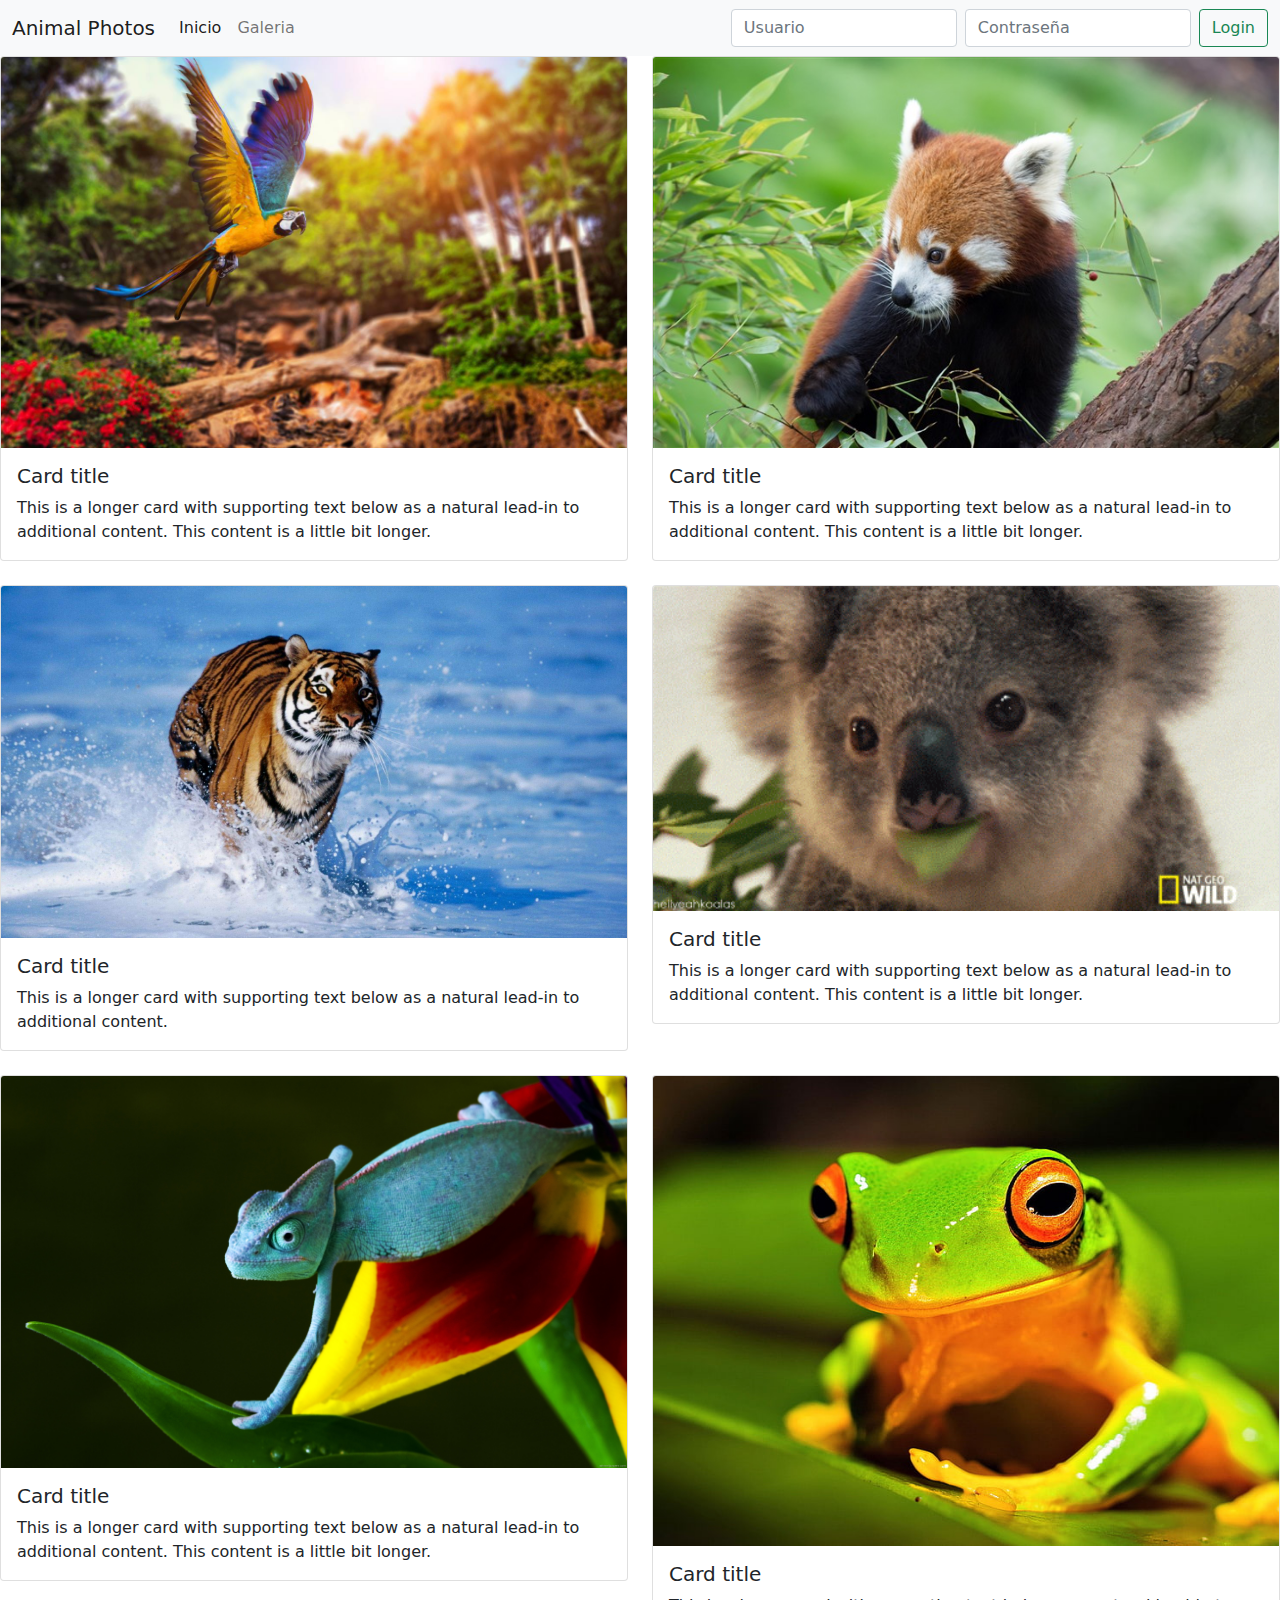
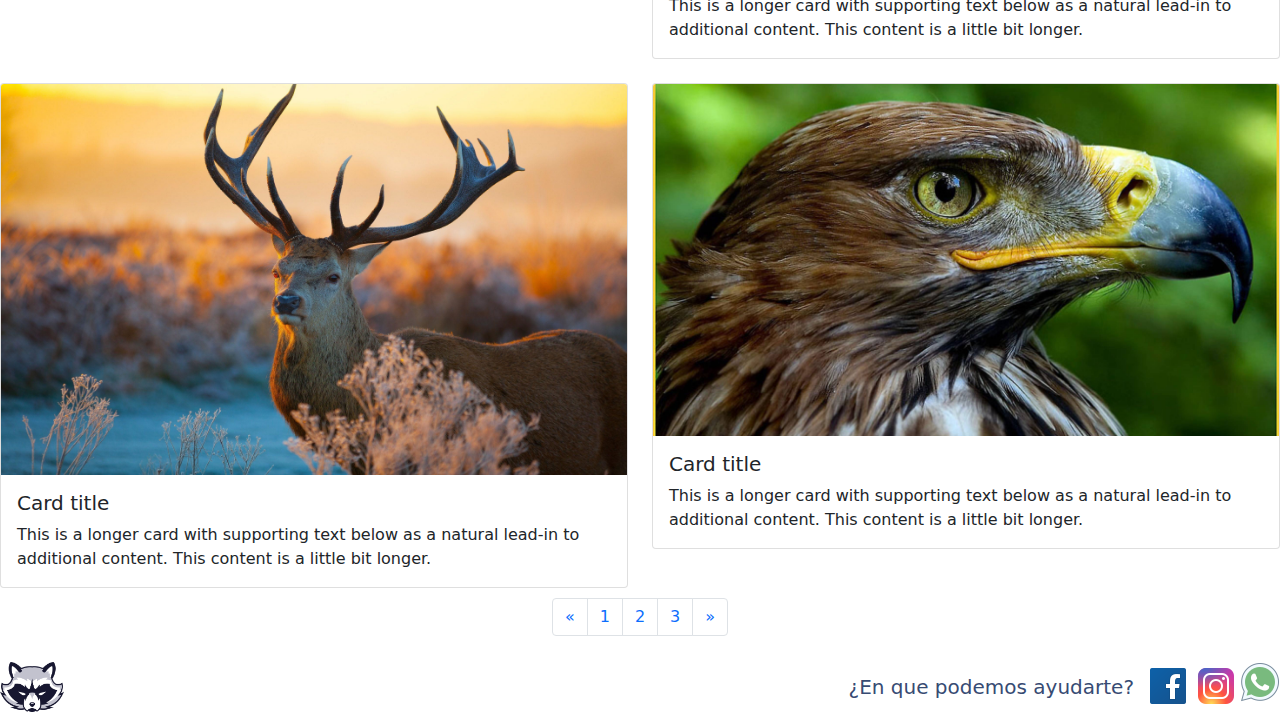
==== paginas/galeria.html @ 8c5b6ce4 "Primer Commit" ====
<!DOCTYPE html>
<html>
    <head>
        <title>AnimalPhotos</title>
        <link rel="stylesheet" href="../css/bootstrap.css">
        <link rel="shortcut icon" href="../multimedia/favicon.png" type="image/x-icon">
        <meta name="viewport" content="width=device-width, initial-scale=1.0">
        <meta charset="UTF-8">
    </head>
    <body>
      <script src="./js/bootstrap.js"></script>
      <header>
        <nav class="navbar navbar-expand-lg navbar-light bg-light">
          <div class="container-fluid">
            <a class="navbar-brand" href="#">Animal Photos</a>
            <button class="navbar-toggler" type="button" data-bs-toggle="collapse" data-bs-target="#navbarSupportedContent" aria-controls="navbarSupportedContent" aria-expanded="false" aria-label="Toggle navigation">
              <span class="navbar-toggler-icon"></span>
            </button>
            <div class="collapse navbar-collapse" id="navbarSupportedContent">
              <ul class="navbar-nav me-auto mb-2 mb-lg-0">
                <li class="nav-item">
                  <a class="nav-link active" aria-current="page" href="../index.html">Inicio</a>
                </li>
                <li class="nav-item">
                  <a class="nav-link" href="../paginas/galeria.html">Galeria</a>
                </li>
              </ul>
              <form class="d-flex">
                <input class="form-control me-2" type="user" placeholder="Usuario" aria-label="Search">
                <input class="form-control me-2" type="password" placeholder="Contraseña" aria-label="Search">
                <button class="btn btn-outline-success" type="submit">Login</button>
              </form>
            </div>
          </div>
        </nav>
      </header>

      <main>
        <div class="row row-cols-1 row-cols-md-2 g-4">
            <div class="col">
              <div class="card">
                <img src="../multimedia/imagen1.jpg" class="card-img-top" alt="...">
                <div class="card-body">
                  <h5 class="card-title">Card title</h5>
                  <p class="card-text">This is a longer card with supporting text below as a natural lead-in to additional content. This content is a little bit longer.</p>
                </div>
              </div>
            </div>
            <div class="col">
              <div class="card">
                <img src="../multimedia/imagen2.jpg"" class="card-img-top" alt="...">
                <div class="card-body">
                  <h5 class="card-title">Card title</h5>
                  <p class="card-text">This is a longer card with supporting text below as a natural lead-in to additional content. This content is a little bit longer.</p>
                </div>
              </div>
            </div>
            <div class="col">
              <div class="card">
                <img src="../multimedia/imagen3.jpg" class="card-img-top" alt="...">
                <div class="card-body">
                  <h5 class="card-title">Card title</h5>
                  <p class="card-text">This is a longer card with supporting text below as a natural lead-in to additional content.</p>
                </div>
              </div>
            </div>
            <div class="col">
              <div class="card">
                <img src="../multimedia/imagen5.gif" class="card-img-top" alt="...">
                <div class="card-body">
                  <h5 class="card-title">Card title</h5>
                  <p class="card-text">This is a longer card with supporting text below as a natural lead-in to additional content. This content is a little bit longer.</p>
                </div>
              </div>
            </div>
            <div class="col">
                <div class="card">
                  <img src="../multimedia/imagen10.jpg" class="card-img-top" alt="...">
                  <div class="card-body">
                    <h5 class="card-title">Card title</h5>
                    <p class="card-text">This is a longer card with supporting text below as a natural lead-in to additional content. This content is a little bit longer.</p>
                  </div>
                </div>
            </div>
            <div class="col">
                <div class="card">
                  <img src="../multimedia/imagen11.jpg" class="card-img-top" alt="...">
                  <div class="card-body">
                    <h5 class="card-title">Card title</h5>
                    <p class="card-text">This is a longer card with supporting text below as a natural lead-in to additional content. This content is a little bit longer.</p>
                  </div>
                </div>
            </div>
            <div class="col">
                <div class="card">
                  <img src="../multimedia/imagen12.jpg" class="card-img-top" alt="...">
                  <div class="card-body">
                    <h5 class="card-title">Card title</h5>
                    <p class="card-text">This is a longer card with supporting text below as a natural lead-in to additional content. This content is a little bit longer.</p>
                  </div>
                </div>
            </div>
            <div class="col">
                <div class="card">
                  <img src="../multimedia/imagen14.jpg" class="card-img-top" alt="...">
                  <div class="card-body">
                    <h5 class="card-title">Card title</h5>
                    <p class="card-text">This is a longer card with supporting text below as a natural lead-in to additional content. This content is a little bit longer.</p>
                  </div>
                </div>
            </div>
          </div>
      </main>

      <aside class="barranav">
        <nav aria-label="Page navigation example">
          <ul class="pagination">
            <li class="page-item">
              <a class="page-link" href="#" aria-label="Previous">
                <span aria-hidden="true">&laquo;</span>
              </a>
            </li>
            <li class="page-item"><a class="page-link" href="#">1</a></li>
            <li class="page-item"><a class="page-link" href="#">2</a></li>
            <li class="page-item"><a class="page-link" href="#">3</a></li>
            <li class="page-item">
              <a class="page-link" href="#" aria-label="Next">
                <span aria-hidden="true">&raquo;</span>
              </a>
            </li>
          </ul>
        </nav>
      </aside>

      <footer>
        <img src="../multimedia/favicon.png" alt="mapache-icono" width="100%" class="icono">
        <section class="redes">
            <p>¿En que podemos ayudarte?</p>
            <a href=""><img src="../multimedia/facebook.png" alt="facebook" width="100%"></a>
            <a href=""><img src="../multimedia/instagram.png" alt="facebook" width="100%"></a>
            <a href=""><img src="../multimedia/whatsap.png" alt="facebook" width="100%"></a>
        </section>
      </footer>
    </body>
</html>
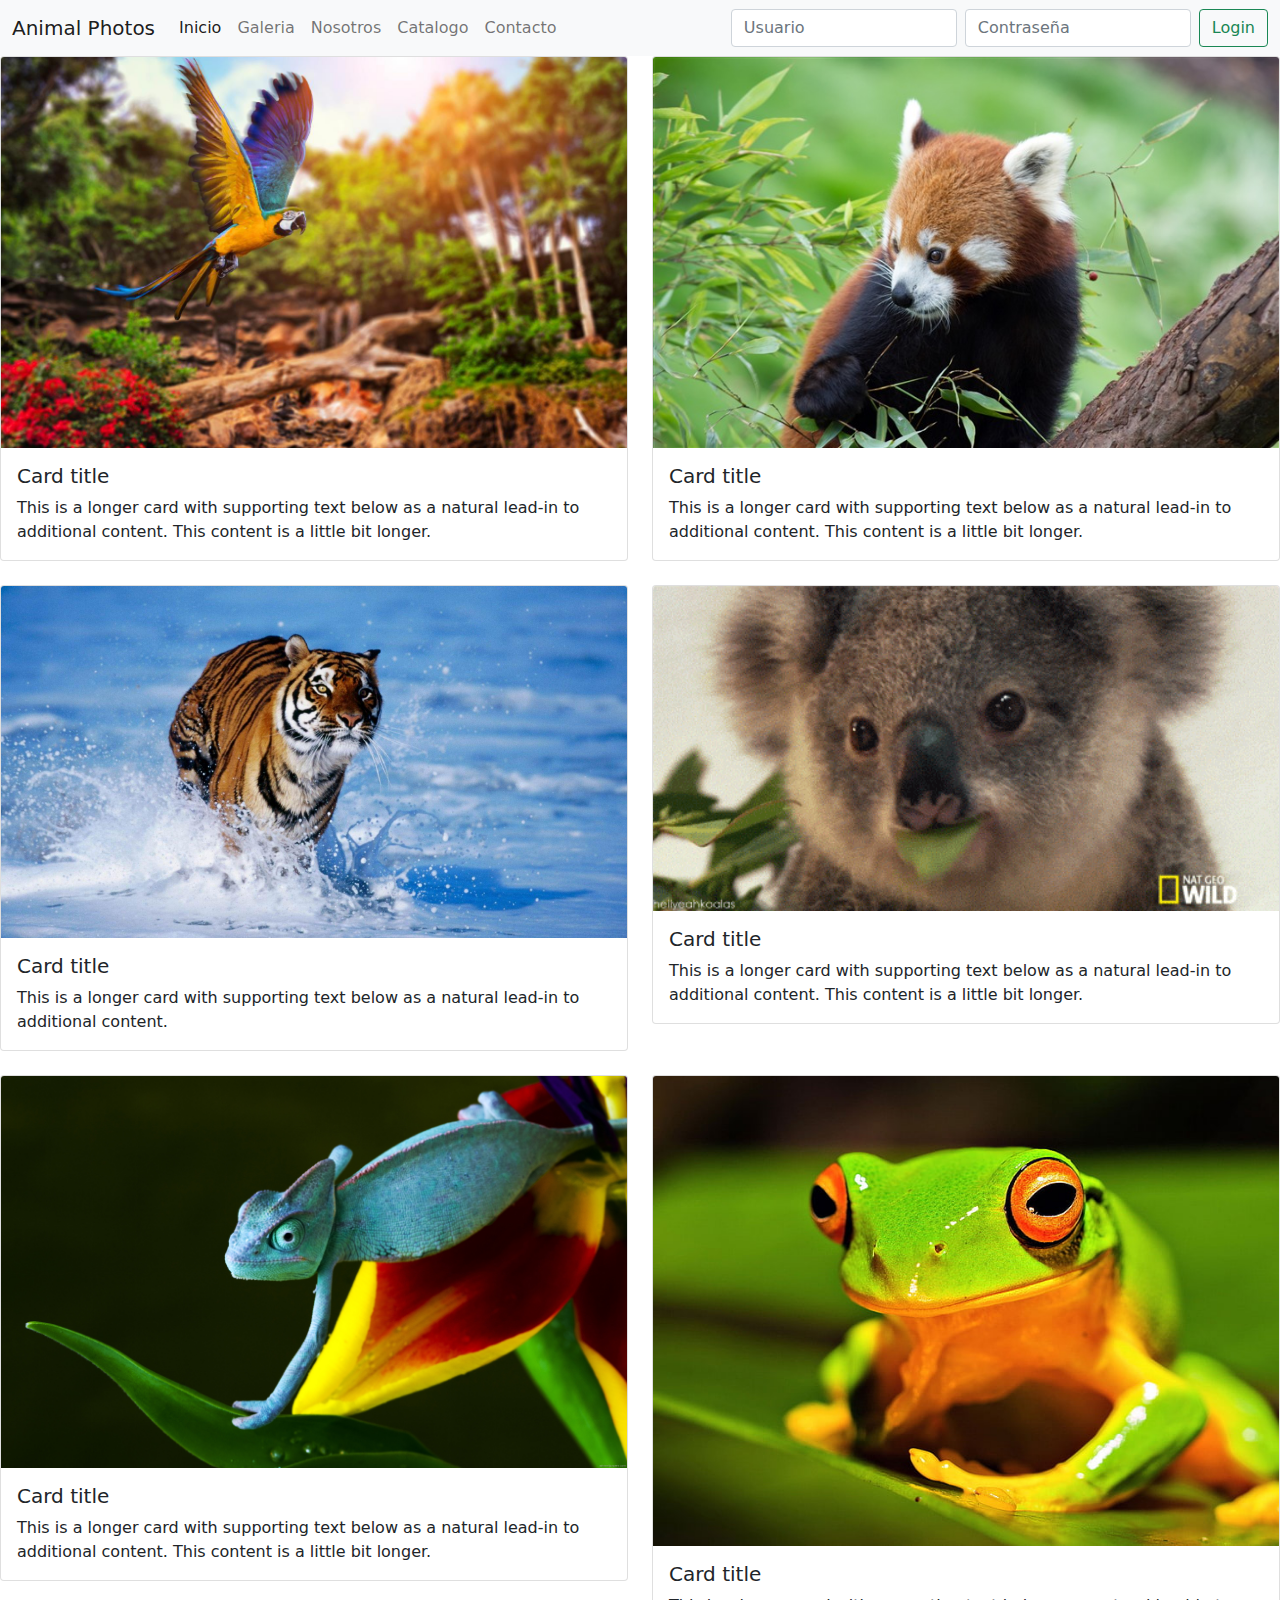
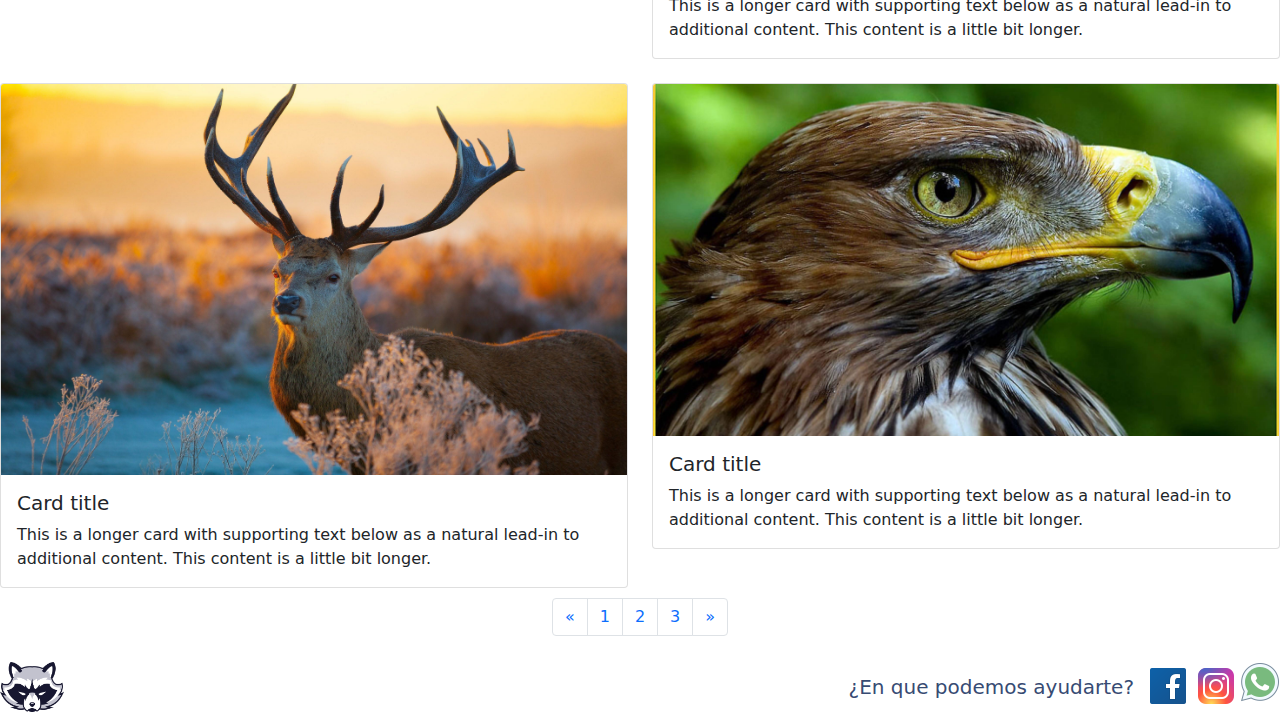
==== commit a80e8cf6: "Agregado +3 secciones" ====
--- a/paginas/galeria.html
+++ b/paginas/galeria.html
@@ -22,7 +22,16 @@
                   <a class="nav-link active" aria-current="page" href="../index.html">Inicio</a>
                 </li>
                 <li class="nav-item">
-                  <a class="nav-link" href="../paginas/galeria.html">Galeria</a>
+                  <a class="nav-link" href="galeria.html">Galeria</a>
+                </li>
+                <li class="nav-item">
+                  <a class="nav-link" href="nosotros.html">Nosotros</a>
+                </li>
+                <li class="nav-item">
+                  <a class="nav-link" href="catalogo.html">Catalogo</a>
+                </li>
+                <li class="nav-item">
+                  <a class="nav-link" href="contacto.html">Contacto</a>
                 </li>
               </ul>
               <form class="d-flex">
